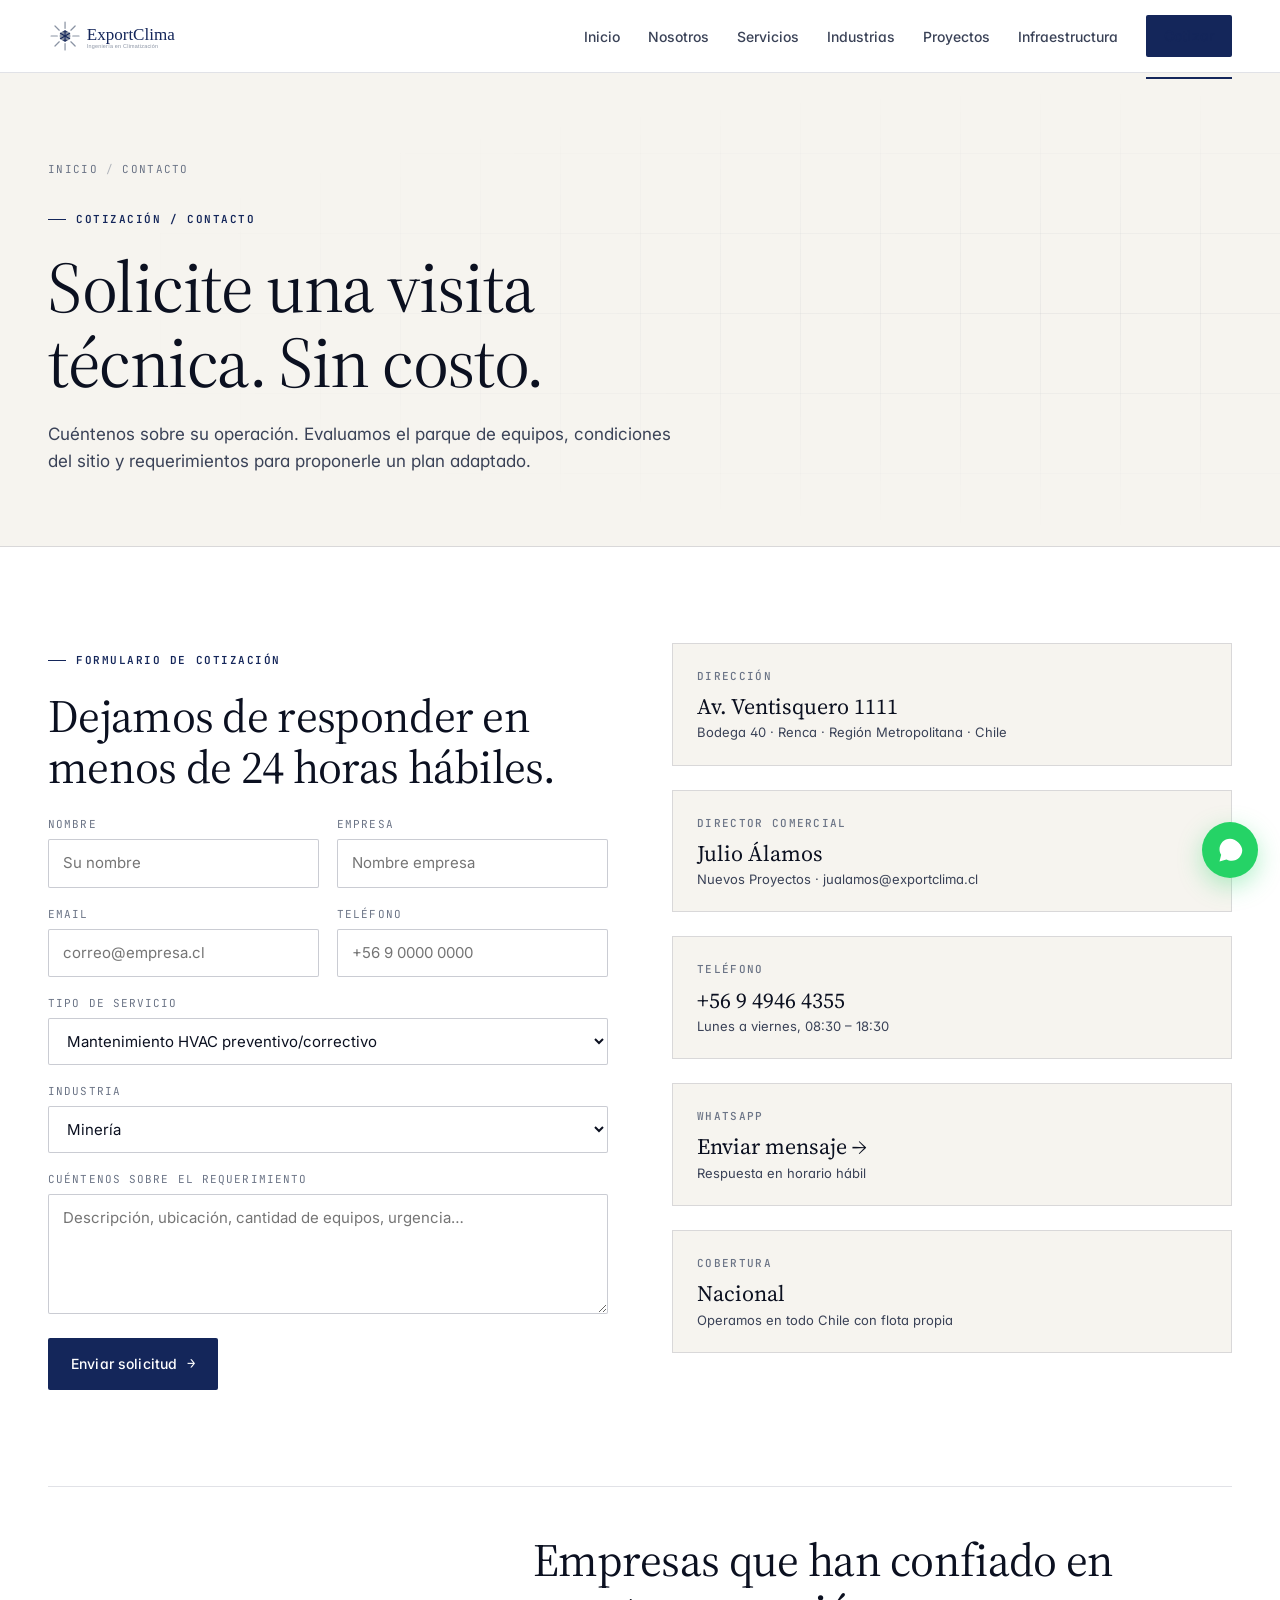
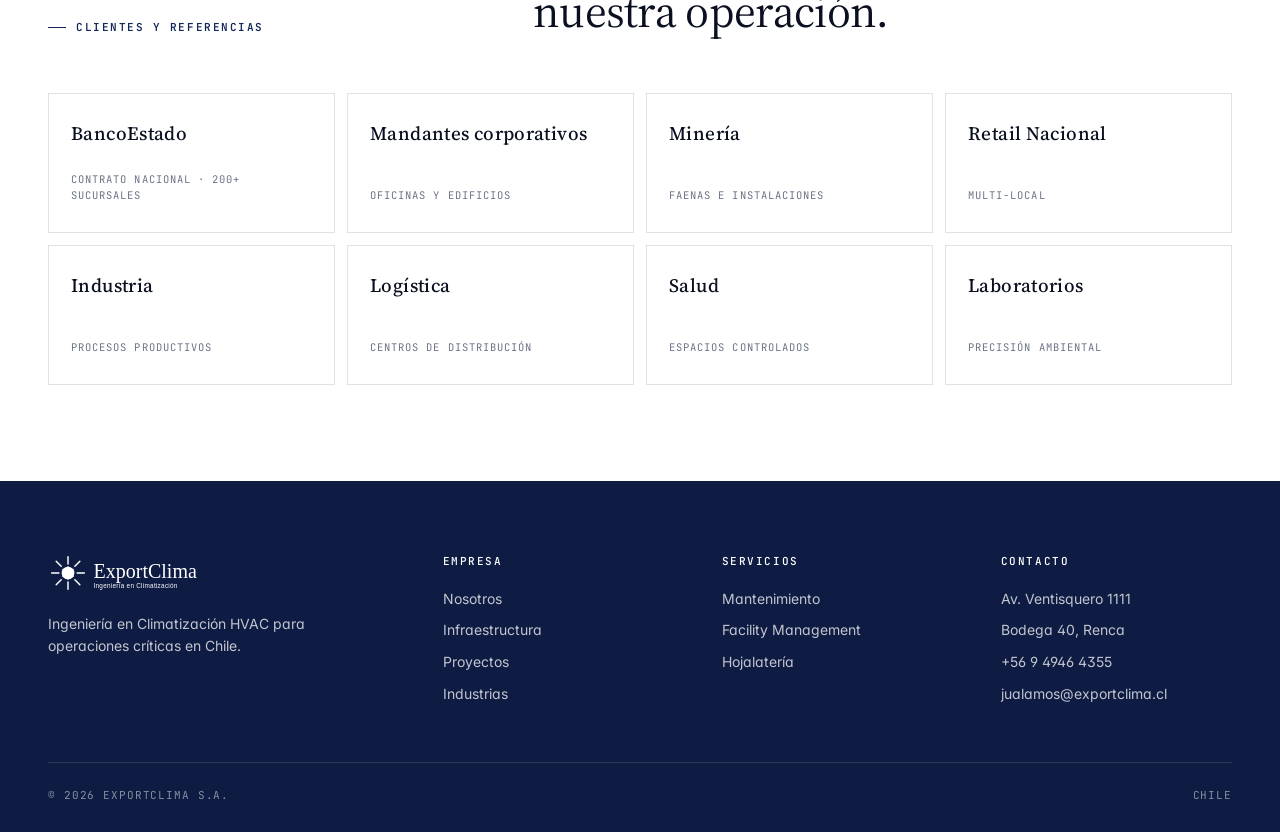
==== contacto.html @ 443ba130 "web inicial" ====
<!doctype html>
<html lang="es">
<head>
<meta charset="utf-8">
<meta name="viewport" content="width=device-width,initial-scale=1">
<title>Cotización y Contacto — ExportClima HVAC Chile</title>
<meta name="description" content="Solicite una cotización o visita técnica HVAC. ExportClima S.A. — Av. Ventisquero 1111, Renca. +56 9 4946 4355 · jualamos@exportclima.cl">
<meta name="keywords" content="cotización HVAC Chile, visita técnica climatización, contacto ExportClima, cotizar mantenimiento aire acondicionado industrial">
<link rel="canonical" href="https://exportclima.cl/contacto.html">
<meta property="og:title" content="Cotización y Contacto — ExportClima">
<meta property="og:image" content="https://exportclima.cl/assets/img/taller-exterior.jpg">
<link rel="icon" type="image/svg+xml" href="assets/logo.svg">
<link rel="preconnect" href="https://fonts.googleapis.com"><link rel="preconnect" href="https://fonts.gstatic.com" crossorigin>
<link href="https://fonts.googleapis.com/css2?family=Inter:wght@400;500;600;700&family=JetBrains+Mono:wght@400;500&family=Source+Serif+4:ital,opsz,wght@0,8..60,400;0,8..60,500;1,8..60,400&display=swap" rel="stylesheet">
<link rel="stylesheet" href="assets/css/style.css">
</head>
<body data-screen-label="06 Contacto">
<header class="site-header">
  <div class="container nav">
    <a href="index.html" class="brand"><img src="assets/logo.svg" alt="ExportClima"></a>
    <nav><ul class="nav-list">
      <li><a href="index.html">Inicio</a></li><li><a href="nosotros.html">Nosotros</a></li>
      <li><a href="servicios.html">Servicios</a></li><li><a href="industrias.html">Industrias</a></li>
      <li><a href="proyectos.html">Proyectos</a></li><li><a href="infraestructura.html">Infraestructura</a></li>
      <li><a href="contacto.html" class="nav-cta active">Cotizar</a></li>
    </ul></nav>
    <button class="nav-toggle"><svg viewBox="0 0 24 24" fill="none" stroke="currentColor" stroke-width="2"><path d="M3 6h18M3 12h18M3 18h18"/></svg></button>
  </div>
</header>

<section class="page-hero">
  <div class="container">
    <div class="crumbs"><a href="index.html">Inicio</a><span>/</span>Contacto</div>
    <span class="eyebrow"><span class="num">COTIZACIÓN / CONTACTO</span></span>
    <h1 style="margin-top:22px">Solicite una visita técnica. Sin costo.</h1>
    <p class="lede">Cuéntenos sobre su operación. Evaluamos el parque de equipos, condiciones del sitio y requerimientos para proponerle un plan adaptado.</p>
  </div>
</section>

<section>
  <div class="container">
    <div class="contact-grid">
      <div>
        <span class="eyebrow"><span class="num">FORMULARIO DE COTIZACIÓN</span></span>
        <h2 style="margin:22px 0 24px">Dejamos de responder en menos de 24 horas hábiles.</h2>
        <form class="quote" action="#" method="post">
          <div class="row">
            <label>Nombre<input type="text" name="nombre" required placeholder="Su nombre"></label>
            <label>Empresa<input type="text" name="empresa" placeholder="Nombre empresa"></label>
          </div>
          <div class="row">
            <label>Email<input type="email" name="email" required placeholder="correo@empresa.cl"></label>
            <label>Teléfono<input type="tel" name="telefono" placeholder="+56 9 0000 0000"></label>
          </div>
          <label>Tipo de servicio
            <select name="servicio">
              <option>Mantenimiento HVAC preventivo/correctivo</option>
              <option>Facility Management técnico</option>
              <option>Fabricación en taller de hojalatería</option>
              <option>Proyecto o instalación nueva</option>
              <option>Otro / Consulta general</option>
            </select>
          </label>
          <label>Industria
            <select name="industria">
              <option>Minería</option><option>Banca / Finanzas</option><option>Retail</option>
              <option>Oficinas corporativas</option><option>Industria / Logística</option>
              <option>Salud / Laboratorios</option><option>Otra</option>
            </select>
          </label>
          <label>Cuéntenos sobre el requerimiento
            <textarea name="mensaje" placeholder="Descripción, ubicación, cantidad de equipos, urgencia…"></textarea>
          </label>
          <button class="btn btn-primary" type="submit">Enviar solicitud</button>
        </form>
      </div>

      <aside class="contact-info">
        <div class="contact-card">
          <h4>Dirección</h4>
          <div class="val">Av. Ventisquero 1111<small>Bodega 40 · Renca · Región Metropolitana · Chile</small></div>
        </div>
        <div class="contact-card">
          <h4>Director Comercial</h4>
          <div class="val">Julio Álamos<small>Nuevos Proyectos · jualamos@exportclima.cl</small></div>
        </div>
        <div class="contact-card">
          <h4>Teléfono</h4>
          <div class="val"><a href="tel:+56949464355">+56 9 4946 4355</a><small>Lunes a viernes, 08:30 – 18:30</small></div>
        </div>
        <div class="contact-card">
          <h4>WhatsApp</h4>
          <div class="val"><a href="https://wa.me/56949464355" target="_blank" rel="noopener">Enviar mensaje →</a><small>Respuesta en horario hábil</small></div>
        </div>
        <div class="contact-card">
          <h4>Cobertura</h4>
          <div class="val">Nacional<small>Operamos en todo Chile con flota propia</small></div>
        </div>
      </aside>
    </div>
  </div>
</section>

<section style="padding-top:0">
  <div class="container">
    <div class="hr" style="margin-bottom:48px"></div>
    <div class="section-head">
      <span class="eyebrow"><span class="num">CLIENTES Y REFERENCIAS</span></span>
      <div><h2 class="reveal">Empresas que han confiado en nuestra operación.</h2></div>
    </div>
    <div class="cert-grid reveal">
      <div class="cert"><h4>BancoEstado</h4><span class="meta">Contrato nacional · 200+ sucursales</span></div>
      <div class="cert"><h4>Mandantes corporativos</h4><span class="meta">Oficinas y edificios</span></div>
      <div class="cert"><h4>Minería</h4><span class="meta">Faenas e instalaciones</span></div>
      <div class="cert"><h4>Retail Nacional</h4><span class="meta">Multi-local</span></div>
      <div class="cert"><h4>Industria</h4><span class="meta">Procesos productivos</span></div>
      <div class="cert"><h4>Logística</h4><span class="meta">Centros de distribución</span></div>
      <div class="cert"><h4>Salud</h4><span class="meta">Espacios controlados</span></div>
      <div class="cert"><h4>Laboratorios</h4><span class="meta">Precisión ambiental</span></div>
    </div>
  </div>
</section>

<footer class="site-footer">
  <div class="container">
    <div class="footer-grid">
      <div><a href="index.html" class="brand"><img src="assets/logo.svg" alt="ExportClima"></a><p style="margin-top:20px;max-width:34ch;font-size:14px;line-height:1.6">Ingeniería en Climatización HVAC para operaciones críticas en Chile.</p></div>
      <div><h4>Empresa</h4><ul><li><a href="nosotros.html">Nosotros</a></li><li><a href="infraestructura.html">Infraestructura</a></li><li><a href="proyectos.html">Proyectos</a></li><li><a href="industrias.html">Industrias</a></li></ul></div>
      <div><h4>Servicios</h4><ul><li><a href="servicios.html#mantenimiento">Mantenimiento</a></li><li><a href="servicios.html#facility">Facility Management</a></li><li><a href="servicios.html#taller">Hojalatería</a></li></ul></div>
      <div><h4>Contacto</h4><ul><li>Av. Ventisquero 1111</li><li>Bodega 40, Renca</li><li>+56 9 4946 4355</li><li>jualamos@exportclima.cl</li></ul></div>
    </div>
    <div class="footer-bottom"><span>© 2026 ExportClima S.A.</span><span>Chile</span></div>
  </div>
</footer>
<a class="wa-float" href="https://wa.me/56949464355" target="_blank" rel="noopener"><svg viewBox="0 0 32 32" fill="currentColor"><path d="M16 3C9.4 3 4 8.4 4 15c0 2.3.7 4.5 1.9 6.4L4 29l7.9-2.1c1.8 1 3.9 1.5 6.1 1.5 6.6 0 12-5.4 12-12S22.6 3 16 3z"/></svg></a>
<script src="assets/js/main.js"></script>
</body>
</html>
---- assets/css/style.css ----
/* ===== Exportclima — Design tokens ===== */
:root{
  --navy:#14265a;
  --navy-2:#0e1b42;
  --navy-3:#1c3272;
  --ink:#0b1020;
  --steel-900:#1f2533;
  --steel-700:#3a4257;
  --steel-500:#6b7486;
  --steel-300:#c7cdd9;
  --steel-200:#dde1eb;
  --steel-100:#eef0f5;
  --bone:#f6f4ef;
  --paper:#ffffff;
  --accent:#b8c1d1;      /* frio acero */
  --rule:rgba(15,23,58,.12);
  --rule-strong:rgba(15,23,58,.22);
  --shadow-sm:0 1px 2px rgba(10,16,40,.06), 0 2px 8px rgba(10,16,40,.04);
  --shadow-md:0 8px 28px rgba(10,16,40,.10), 0 2px 6px rgba(10,16,40,.05);
  --container:1240px;
  --space-1:4px; --space-2:8px; --space-3:12px; --space-4:16px;
  --space-5:24px; --space-6:32px; --space-7:48px; --space-8:64px;
  --space-9:96px; --space-10:128px;
  --font-sans:"Inter",-apple-system,BlinkMacSystemFont,"Segoe UI",Arial,sans-serif;
  --font-mono:"JetBrains Mono","IBM Plex Mono",ui-monospace,Menlo,Consolas,monospace;
  --font-serif:"Source Serif 4",Georgia,"Times New Roman",serif;
}

/* Reset */
*,*::before,*::after{box-sizing:border-box}
html{scroll-behavior:smooth;-webkit-text-size-adjust:100%}
body{margin:0;font-family:var(--font-sans);font-weight:400;color:var(--ink);background:var(--paper);line-height:1.55;font-feature-settings:"ss01","cv11";-webkit-font-smoothing:antialiased;text-rendering:optimizeLegibility}
img,svg,video{display:block;max-width:100%;height:auto}
a{color:inherit;text-decoration:none}
button{font:inherit;cursor:pointer;border:0;background:none;color:inherit}
h1,h2,h3,h4,p,ul,ol,figure{margin:0;padding:0}
ul,ol{list-style:none}
::selection{background:var(--navy);color:#fff}

/* Container */
.container{width:100%;max-width:var(--container);margin:0 auto;padding:0 28px}
@media(max-width:640px){.container{padding:0 20px}}

/* Typography */
.eyebrow{font-family:var(--font-mono);font-size:11px;font-weight:500;letter-spacing:.14em;text-transform:uppercase;color:var(--steel-500);display:inline-flex;align-items:center;gap:10px}
.eyebrow .num{color:var(--navy);font-weight:600}
.eyebrow::before{content:"";display:inline-block;width:18px;height:1px;background:var(--navy)}

h1,.h1{font-family:var(--font-serif);font-weight:400;font-size:clamp(40px,5.6vw,72px);line-height:1.04;letter-spacing:-.02em;color:var(--ink)}
h2,.h2{font-family:var(--font-serif);font-weight:400;font-size:clamp(30px,3.6vw,48px);line-height:1.1;letter-spacing:-.015em;color:var(--ink)}
h3,.h3{font-family:var(--font-sans);font-weight:600;font-size:clamp(18px,1.4vw,22px);line-height:1.3;letter-spacing:-.005em}
h4{font-family:var(--font-sans);font-weight:600;font-size:15px;letter-spacing:.02em}
.lede{font-size:clamp(17px,1.3vw,19px);line-height:1.55;color:var(--steel-700);max-width:62ch}
.mono{font-family:var(--font-mono);font-feature-settings:"ss01"}
.muted{color:var(--steel-500)}

/* Header / Nav */
.site-header{position:sticky;top:0;z-index:50;background:rgba(255,255,255,.88);backdrop-filter:saturate(180%) blur(12px);-webkit-backdrop-filter:saturate(180%) blur(12px);border-bottom:1px solid var(--rule)}
.nav{display:flex;align-items:center;justify-content:space-between;height:72px}
.brand{display:flex;align-items:center;gap:10px}
.brand img{height:34px;width:auto}
.nav-list{display:flex;align-items:center;gap:28px}
.nav-list a{font-size:14px;font-weight:500;color:var(--steel-700);transition:color .15s ease;position:relative}
.nav-list a:hover,.nav-list a.active{color:var(--navy)}
.nav-list a.active::after{content:"";position:absolute;left:0;right:0;bottom:-22px;height:2px;background:var(--navy)}
.nav-cta{background:var(--navy);color:#fff;padding:10px 18px;border-radius:2px;font-size:13px;font-weight:500;letter-spacing:.01em;transition:background .15s ease;display:inline-flex;align-items:center;gap:8px}
.nav-cta:hover{background:var(--navy-2);color:#fff}
.nav-cta::after{content:"→";font-family:var(--font-mono)}
.nav-toggle{display:none;width:40px;height:40px;align-items:center;justify-content:center;color:var(--navy)}
.nav-toggle svg{width:22px;height:22px}
@media(max-width:900px){
  .nav-list{position:fixed;inset:72px 0 auto 0;background:#fff;flex-direction:column;align-items:stretch;gap:0;padding:16px 0;border-bottom:1px solid var(--rule);transform:translateY(-8px);opacity:0;pointer-events:none;transition:all .2s ease;box-shadow:var(--shadow-md)}
  .nav-list.open{transform:translateY(0);opacity:1;pointer-events:auto}
  .nav-list a{padding:14px 28px;border-bottom:1px solid var(--rule)}
  .nav-list a.active::after{display:none}
  .nav-list a.active{background:var(--steel-100)}
  .nav-list .nav-cta{margin:16px 28px 8px}
  .nav-toggle{display:inline-flex}
}

/* Hero */
.hero{position:relative;padding:88px 0 96px;background:var(--bone);overflow:hidden}
.hero::before{content:"";position:absolute;inset:0;background-image:linear-gradient(var(--rule) 1px,transparent 1px),linear-gradient(90deg,var(--rule) 1px,transparent 1px);background-size:80px 80px;opacity:.4;mask-image:radial-gradient(ellipse at 75% 30%,black,transparent 70%);-webkit-mask-image:radial-gradient(ellipse at 75% 30%,black,transparent 70%)}
.hero .container{position:relative}
.hero-grid{display:grid;grid-template-columns:1.15fr 1fr;gap:60px;align-items:center}
.hero h1{margin-top:22px;margin-bottom:28px}
.hero h1 em{font-style:italic;color:var(--navy)}
.hero-meta{display:grid;grid-template-columns:repeat(3,1fr);gap:28px;margin-top:48px;padding-top:28px;border-top:1px solid var(--rule)}
.hero-meta .stat .num{font-family:var(--font-serif);font-size:38px;line-height:1;color:var(--navy);font-weight:500}
.hero-meta .stat .lbl{font-family:var(--font-mono);font-size:11px;letter-spacing:.1em;text-transform:uppercase;color:var(--steel-500);margin-top:8px;display:block;max-width:16ch}
.hero-visual{position:relative;aspect-ratio:4/5;border-radius:2px;overflow:hidden;background:var(--navy)}
.hero-visual img{width:100%;height:100%;object-fit:cover;display:block}
.hero-visual::after{content:"";position:absolute;inset:0;background:linear-gradient(180deg,transparent 55%,rgba(14,27,66,.45));pointer-events:none}
.hero-caption{position:absolute;left:24px;bottom:24px;right:24px;color:#fff;font-family:var(--font-mono);font-size:11px;letter-spacing:.08em;text-transform:uppercase;display:flex;justify-content:space-between;gap:12px}
.hero-caption span:last-child{opacity:.7}
.hero-cta{display:flex;gap:14px;flex-wrap:wrap;margin-top:8px}
@media(max-width:900px){.hero{padding:56px 0 72px}.hero-grid{grid-template-columns:1fr;gap:40px}.hero-meta{grid-template-columns:1fr 1fr;gap:20px}}

/* Buttons */
.btn{display:inline-flex;align-items:center;gap:10px;padding:14px 22px;font-size:14px;font-weight:500;letter-spacing:.01em;border-radius:2px;transition:all .15s ease;border:1px solid transparent}
.btn-primary{background:var(--navy);color:#fff}
.btn-primary:hover{background:var(--navy-2)}
.btn-primary::after{content:"→";font-family:var(--font-mono);transition:transform .2s ease}
.btn-primary:hover::after{transform:translateX(3px)}
.btn-ghost{background:transparent;color:var(--navy);border-color:var(--rule-strong)}
.btn-ghost:hover{background:#fff;border-color:var(--navy)}

/* Section shell */
section{padding:96px 0}
@media(max-width:900px){section{padding:64px 0}}
.section-head{display:grid;grid-template-columns:1fr 1.6fr;gap:48px;margin-bottom:56px;align-items:end}
.section-head h2{text-wrap:pretty}
@media(max-width:900px){.section-head{grid-template-columns:1fr;gap:20px;margin-bottom:40px}}

/* Strip: logos / trust */
.strip{background:var(--paper);border-top:1px solid var(--rule);border-bottom:1px solid var(--rule);padding:28px 0}
.strip-inner{display:flex;align-items:center;justify-content:space-between;gap:32px;flex-wrap:wrap}
.strip-label{font-family:var(--font-mono);font-size:11px;letter-spacing:.14em;text-transform:uppercase;color:var(--steel-500)}
.strip-logos{display:flex;gap:48px;flex-wrap:wrap;align-items:center;font-family:var(--font-serif);font-size:18px;color:var(--steel-700);font-weight:500;letter-spacing:-.01em}
.strip-logos span{opacity:.75}

/* Services grid */
.services{background:var(--bone)}
.svc-grid{display:grid;grid-template-columns:repeat(3,1fr);gap:1px;background:var(--rule);border:1px solid var(--rule)}
.svc{background:var(--paper);padding:40px 32px 36px;position:relative;display:flex;flex-direction:column;min-height:360px;transition:background .2s ease}
.svc:hover{background:#fbfaf7}
.svc .num{font-family:var(--font-mono);font-size:11px;color:var(--steel-500);letter-spacing:.1em}
.svc h3{margin:28px 0 12px;font-family:var(--font-serif);font-weight:400;font-size:24px;line-height:1.2}
.svc p{color:var(--steel-700);font-size:14.5px;line-height:1.6}
.svc-more{margin-top:auto;padding-top:28px;font-family:var(--font-mono);font-size:11px;letter-spacing:.1em;text-transform:uppercase;color:var(--navy);display:inline-flex;align-items:center;gap:8px}
.svc-more::after{content:"→";transition:transform .2s ease}
.svc:hover .svc-more::after{transform:translateX(3px)}
@media(max-width:900px){.svc-grid{grid-template-columns:1fr}}

/* Value / pillars */
.pillars{display:grid;grid-template-columns:repeat(4,1fr);gap:1px;background:var(--rule);border-top:1px solid var(--rule);border-bottom:1px solid var(--rule)}
.pillar{background:var(--paper);padding:36px 28px}
.pillar .num{font-family:var(--font-mono);font-size:11px;color:var(--navy);letter-spacing:.14em}
.pillar h3{margin:18px 0 10px;font-size:17px;font-weight:600}
.pillar p{color:var(--steel-700);font-size:14px;line-height:1.55}
@media(max-width:900px){.pillars{grid-template-columns:1fr 1fr}}
@media(max-width:540px){.pillars{grid-template-columns:1fr}}

/* Methodology */
.method{background:var(--navy);color:#fff}
.method .eyebrow{color:rgba(255,255,255,.7)}
.method .eyebrow::before{background:rgba(255,255,255,.6)}
.method h2{color:#fff}
.method .lede{color:rgba(255,255,255,.78)}
.steps{display:grid;grid-template-columns:repeat(5,1fr);gap:1px;background:rgba(255,255,255,.15);border-top:1px solid rgba(255,255,255,.2);margin-top:64px}
.step{background:var(--navy);padding:36px 24px 40px;position:relative}
.step .num{font-family:var(--font-mono);font-size:11px;color:rgba(255,255,255,.5);letter-spacing:.14em}
.step h4{margin:24px 0 10px;font-size:16px;font-weight:600;color:#fff}
.step p{color:rgba(255,255,255,.7);font-size:13.5px;line-height:1.55}
.step::before{content:"";position:absolute;top:0;left:0;width:32px;height:1px;background:var(--steel-300)}
@media(max-width:1000px){.steps{grid-template-columns:repeat(2,1fr)}}
@media(max-width:540px){.steps{grid-template-columns:1fr}}

/* Case study */
.case{background:var(--paper)}
.case-card{display:grid;grid-template-columns:1.1fr 1fr;gap:0;border:1px solid var(--rule);background:var(--bone);overflow:hidden}
.case-media{position:relative;min-height:480px;background:var(--navy)}
.case-media img{position:absolute;inset:0;width:100%;height:100%;object-fit:cover}
.case-tag{position:absolute;top:20px;left:20px;font-family:var(--font-mono);font-size:11px;letter-spacing:.14em;text-transform:uppercase;color:#fff;padding:6px 10px;border:1px solid rgba(255,255,255,.5)}
.case-body{padding:56px 48px;display:flex;flex-direction:column;justify-content:center}
.case-body h3{font-family:var(--font-serif);font-size:32px;font-weight:400;line-height:1.15;margin:20px 0 16px}
.case-stats{display:grid;grid-template-columns:repeat(3,1fr);gap:20px;margin-top:32px;padding-top:24px;border-top:1px solid var(--rule)}
.case-stats .num{font-family:var(--font-serif);font-size:30px;color:var(--navy);font-weight:500;line-height:1}
.case-stats .lbl{font-family:var(--font-mono);font-size:10.5px;letter-spacing:.1em;text-transform:uppercase;color:var(--steel-500);margin-top:6px;display:block}
@media(max-width:900px){.case-card{grid-template-columns:1fr}.case-media{min-height:300px}.case-body{padding:40px 28px}}

/* Industries */
.industries{background:var(--bone)}
.ind-grid{display:grid;grid-template-columns:repeat(4,1fr);gap:1px;background:var(--rule);border:1px solid var(--rule)}
.ind{background:var(--paper);padding:40px 28px;display:flex;flex-direction:column;gap:18px;min-height:220px}
.ind .icon{width:40px;height:40px;display:grid;place-items:center;color:var(--navy);border:1px solid var(--rule-strong)}
.ind h3{font-size:17px;font-weight:600}
.ind p{color:var(--steel-700);font-size:13.5px;line-height:1.55}
@media(max-width:900px){.ind-grid{grid-template-columns:1fr 1fr}}
@media(max-width:540px){.ind-grid{grid-template-columns:1fr}}

/* Photo grid (Infraestructura) */
.photo-grid{display:grid;grid-template-columns:repeat(12,1fr);grid-auto-rows:120px;gap:12px}
.photo-grid figure{position:relative;overflow:hidden;background:var(--navy)}
.photo-grid img{width:100%;height:100%;object-fit:cover;transition:transform .6s ease}
.photo-grid figure:hover img{transform:scale(1.03)}
.photo-grid figcaption{position:absolute;left:12px;bottom:12px;right:12px;color:#fff;font-family:var(--font-mono);font-size:10.5px;letter-spacing:.1em;text-transform:uppercase;display:flex;justify-content:space-between;gap:12px}
.photo-grid figcaption::before{content:"";position:absolute;inset:auto 0 -12px 0;top:-40px;background:linear-gradient(180deg,transparent,rgba(10,16,40,.7));pointer-events:none;z-index:-1}
.p-a{grid-column:span 7;grid-row:span 3}
.p-b{grid-column:span 5;grid-row:span 2}
.p-c{grid-column:span 5;grid-row:span 2}
.p-d{grid-column:span 4;grid-row:span 2}
.p-e{grid-column:span 4;grid-row:span 2}
.p-f{grid-column:span 4;grid-row:span 2}
@media(max-width:900px){.photo-grid{grid-template-columns:repeat(2,1fr);grid-auto-rows:180px}.p-a,.p-b,.p-c,.p-d,.p-e,.p-f{grid-column:span 2;grid-row:span 1}}

/* CTA band */
.cta-band{background:var(--ink);color:#fff;position:relative;overflow:hidden}
.cta-band::before{content:"";position:absolute;inset:0;background-image:linear-gradient(rgba(255,255,255,.05) 1px,transparent 1px),linear-gradient(90deg,rgba(255,255,255,.05) 1px,transparent 1px);background-size:60px 60px;mask-image:radial-gradient(ellipse at 80% 20%,black,transparent 60%);-webkit-mask-image:radial-gradient(ellipse at 80% 20%,black,transparent 60%)}
.cta-band .container{position:relative;display:grid;grid-template-columns:1.4fr 1fr;gap:48px;align-items:end}
.cta-band h2{color:#fff;font-size:clamp(32px,3.4vw,48px)}
.cta-band .lede{color:rgba(255,255,255,.7)}
.cta-band .btn-primary{background:#fff;color:var(--navy)}
.cta-band .btn-primary:hover{background:var(--bone)}
.cta-band .btn-ghost{color:#fff;border-color:rgba(255,255,255,.3)}
.cta-band .btn-ghost:hover{border-color:#fff;background:rgba(255,255,255,.06)}
.cta-aside{font-family:var(--font-mono);font-size:12px;color:rgba(255,255,255,.6);line-height:1.8}
.cta-aside .val{color:#fff;display:block}
@media(max-width:900px){.cta-band .container{grid-template-columns:1fr}}

/* Footer */
.site-footer{background:var(--navy-2);color:rgba(255,255,255,.75);padding:72px 0 28px;font-size:14px}
.footer-grid{display:grid;grid-template-columns:1.5fr 1fr 1fr 1fr;gap:48px;margin-bottom:48px}
.footer-grid h4{color:#fff;font-family:var(--font-mono);font-size:11px;letter-spacing:.14em;text-transform:uppercase;margin-bottom:18px;font-weight:500}
.footer-grid ul li{margin-bottom:10px}
.footer-grid a:hover{color:#fff}
.footer-grid .brand img{filter:brightness(0) invert(1);height:40px}
.footer-bottom{border-top:1px solid rgba(255,255,255,.12);padding-top:24px;display:flex;justify-content:space-between;gap:20px;flex-wrap:wrap;font-family:var(--font-mono);font-size:11px;letter-spacing:.08em;text-transform:uppercase;color:rgba(255,255,255,.5)}
@media(max-width:900px){.footer-grid{grid-template-columns:1fr 1fr;gap:32px}}
@media(max-width:540px){.footer-grid{grid-template-columns:1fr}}

/* Page hero (sub pages) */
.page-hero{background:var(--bone);padding:88px 0 72px;border-bottom:1px solid var(--rule);position:relative;overflow:hidden}
.page-hero::before{content:"";position:absolute;inset:0;background-image:linear-gradient(var(--rule) 1px,transparent 1px),linear-gradient(90deg,var(--rule) 1px,transparent 1px);background-size:80px 80px;opacity:.4;mask-image:radial-gradient(ellipse at 85% 50%,black,transparent 70%);-webkit-mask-image:radial-gradient(ellipse at 85% 50%,black,transparent 70%)}
.page-hero .container{position:relative}
.crumbs{font-family:var(--font-mono);font-size:11px;letter-spacing:.12em;text-transform:uppercase;color:var(--steel-500);margin-bottom:24px}
.crumbs a:hover{color:var(--navy)}
.crumbs span{margin:0 8px;opacity:.5}
.page-hero h1{max-width:20ch;margin-bottom:22px}
.page-hero .lede{max-width:58ch}

/* Two-col / prose */
.twocol{display:grid;grid-template-columns:1fr 1.4fr;gap:72px;align-items:start}
.twocol.reverse{grid-template-columns:1.4fr 1fr}
@media(max-width:900px){.twocol,.twocol.reverse{grid-template-columns:1fr;gap:36px}}
.prose p{color:var(--steel-700);font-size:16px;line-height:1.7;margin-bottom:18px}
.prose p.big{font-family:var(--font-serif);font-size:22px;line-height:1.45;color:var(--ink);font-weight:400}
.prose h3{margin:40px 0 14px}
.prose ul{margin:12px 0 18px}
.prose ul li{padding-left:22px;position:relative;color:var(--steel-700);font-size:15.5px;line-height:1.7;margin-bottom:8px}
.prose ul li::before{content:"";position:absolute;left:0;top:12px;width:10px;height:1px;background:var(--navy)}

/* Spec panel */
.spec{border:1px solid var(--rule);background:var(--bone);padding:32px 28px}
.spec h4{font-family:var(--font-mono);font-size:11px;letter-spacing:.14em;text-transform:uppercase;color:var(--steel-500);margin-bottom:18px;font-weight:500}
.spec dl{display:grid;grid-template-columns:1fr;gap:14px}
.spec dt{font-family:var(--font-mono);font-size:11px;letter-spacing:.1em;text-transform:uppercase;color:var(--steel-500)}
.spec dd{font-size:15px;color:var(--ink);margin:2px 0 0}

/* Service detail rows */
.svc-row{display:grid;grid-template-columns:auto 1fr auto;gap:48px;padding:36px 0;border-top:1px solid var(--rule);align-items:start}
.svc-row:last-child{border-bottom:1px solid var(--rule)}
.svc-row .num{font-family:var(--font-mono);font-size:12px;color:var(--steel-500);letter-spacing:.12em;padding-top:4px}
.svc-row h3{font-family:var(--font-serif);font-size:clamp(22px,2vw,30px);font-weight:400;line-height:1.2;margin-bottom:12px}
.svc-row p{color:var(--steel-700);font-size:15.5px;line-height:1.65;max-width:62ch}
.svc-row .tags{display:flex;gap:8px;flex-wrap:wrap;max-width:260px;justify-content:flex-end}
.tag{font-family:var(--font-mono);font-size:10.5px;letter-spacing:.08em;text-transform:uppercase;padding:5px 10px;border:1px solid var(--rule-strong);color:var(--steel-700);border-radius:2px;white-space:nowrap}
@media(max-width:900px){.svc-row{grid-template-columns:1fr;gap:18px}.svc-row .tags{justify-content:flex-start}}

/* Contact */
.contact-grid{display:grid;grid-template-columns:1fr 1fr;gap:64px;align-items:start}
@media(max-width:900px){.contact-grid{grid-template-columns:1fr;gap:40px}}
.contact-info{display:grid;gap:24px}
.contact-card{padding:24px;border:1px solid var(--rule);background:var(--bone)}
.contact-card h4{font-family:var(--font-mono);font-size:11px;letter-spacing:.12em;text-transform:uppercase;color:var(--steel-500);margin-bottom:8px;font-weight:500}
.contact-card .val{font-family:var(--font-serif);font-size:22px;color:var(--ink);line-height:1.25;font-weight:400}
.contact-card .val small{display:block;font-family:var(--font-sans);font-size:13px;color:var(--steel-700);margin-top:4px;font-weight:400}
form.quote{display:grid;gap:18px}
form.quote label{display:flex;flex-direction:column;gap:6px;font-family:var(--font-mono);font-size:11px;letter-spacing:.1em;text-transform:uppercase;color:var(--steel-500)}
form.quote .row{display:grid;grid-template-columns:1fr 1fr;gap:18px}
@media(max-width:640px){form.quote .row{grid-template-columns:1fr}}
form.quote input,form.quote select,form.quote textarea{font:15px/1.5 var(--font-sans);color:var(--ink);padding:12px 14px;border:1px solid var(--rule-strong);background:#fff;border-radius:2px;transition:border-color .15s ease}
form.quote input:focus,form.quote select:focus,form.quote textarea:focus{outline:none;border-color:var(--navy)}
form.quote textarea{min-height:120px;resize:vertical}
form.quote button{margin-top:6px;justify-self:start}

/* Clients & certs */
.cert-grid{display:grid;grid-template-columns:repeat(4,1fr);gap:12px}
@media(max-width:900px){.cert-grid{grid-template-columns:1fr 1fr}}
.cert{border:1px solid var(--rule);padding:28px 22px;background:var(--paper);min-height:140px;display:flex;flex-direction:column;justify-content:space-between}
.cert h4{font-family:var(--font-serif);font-size:19px;font-weight:500;line-height:1.2;color:var(--ink)}
.cert .meta{font-family:var(--font-mono);font-size:10.5px;letter-spacing:.1em;text-transform:uppercase;color:var(--steel-500)}

/* WhatsApp float */
.wa-float{position:fixed;right:22px;bottom:22px;z-index:40;background:#25D366;color:#fff;width:56px;height:56px;border-radius:50%;display:grid;place-items:center;box-shadow:0 8px 24px rgba(37,211,102,.35);transition:transform .2s ease}
.wa-float:hover{transform:translateY(-2px)}
.wa-float svg{width:28px;height:28px}

/* Scroll reveal */
.reveal{opacity:0;transform:translateY(14px);transition:opacity .7s ease,transform .7s ease}
.reveal.in{opacity:1;transform:none}

/* Utilities */
.hr{border:none;border-top:1px solid var(--rule);margin:0}
.divider{height:1px;background:var(--rule);margin:48px 0}
.text-mono{font-family:var(--font-mono)}
.dot{display:inline-block;width:6px;height:6px;border-radius:50%;background:var(--navy);margin:0 10px;vertical-align:middle}
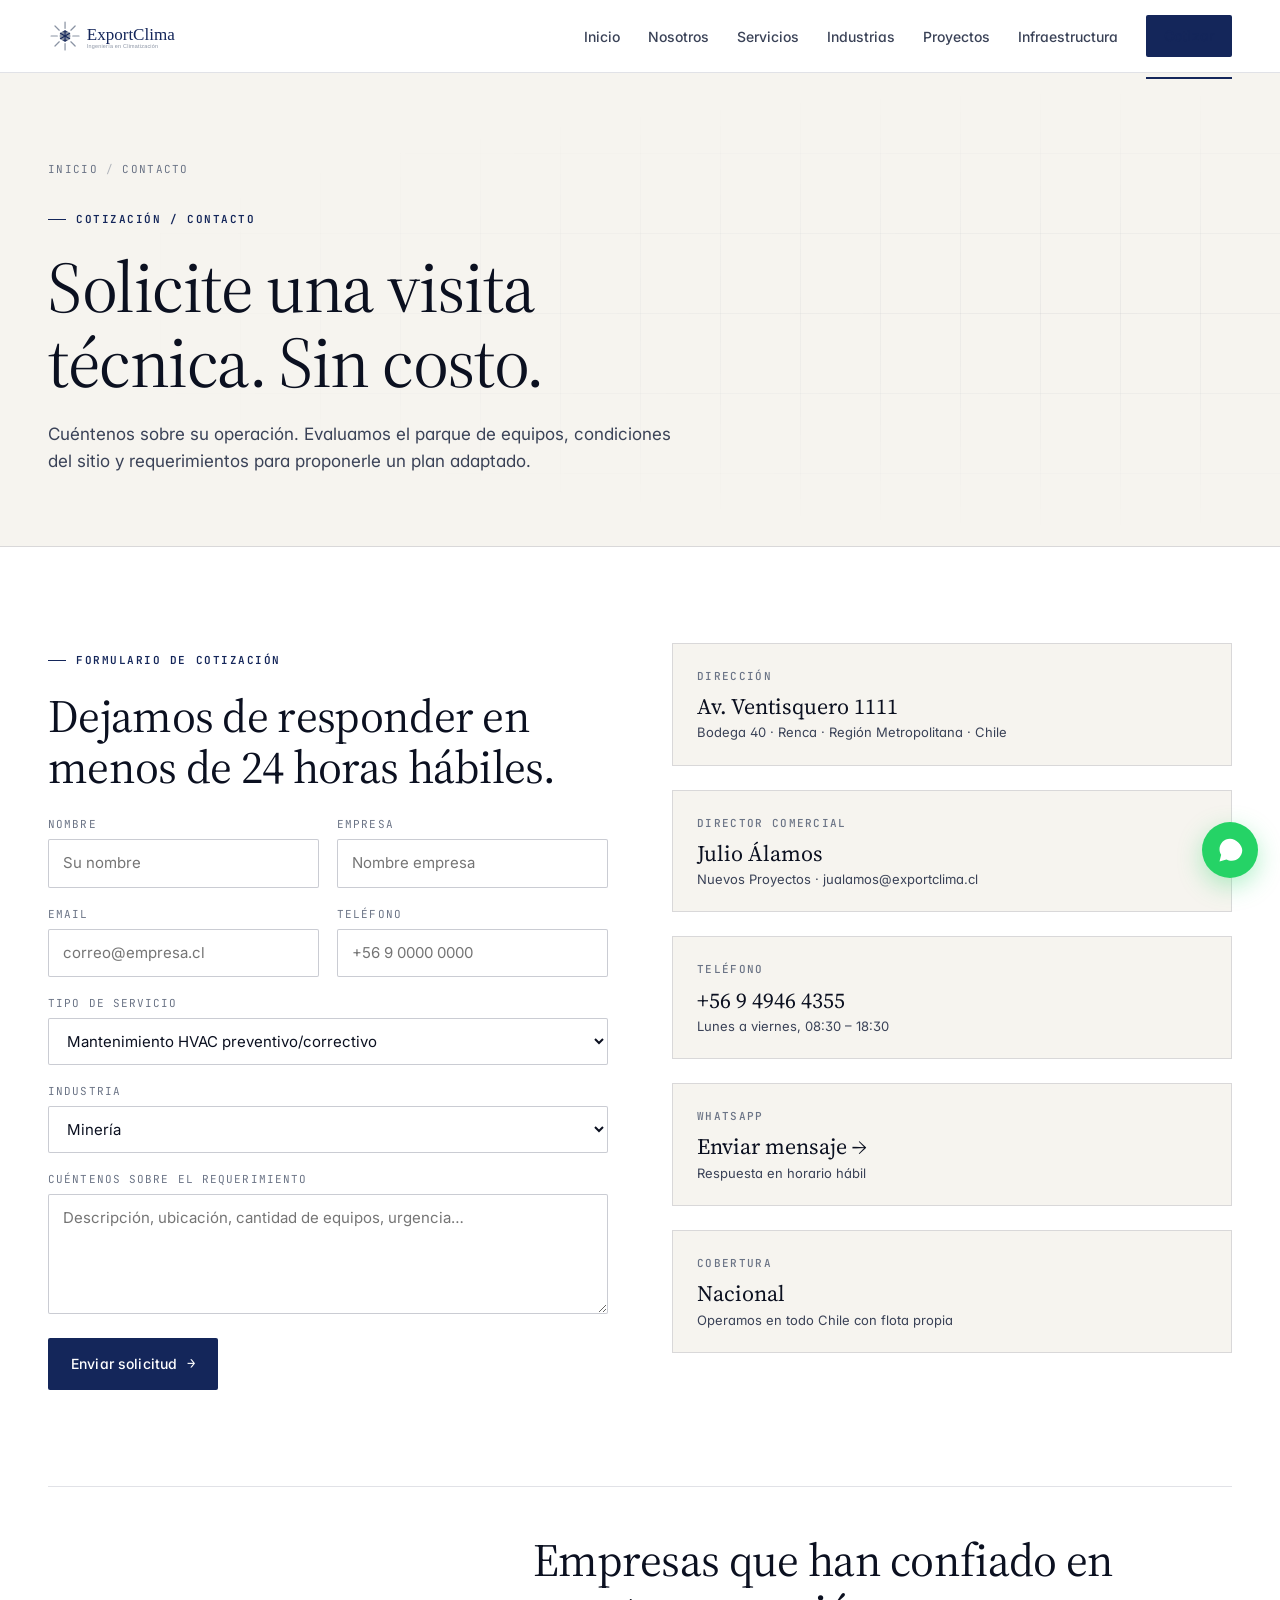
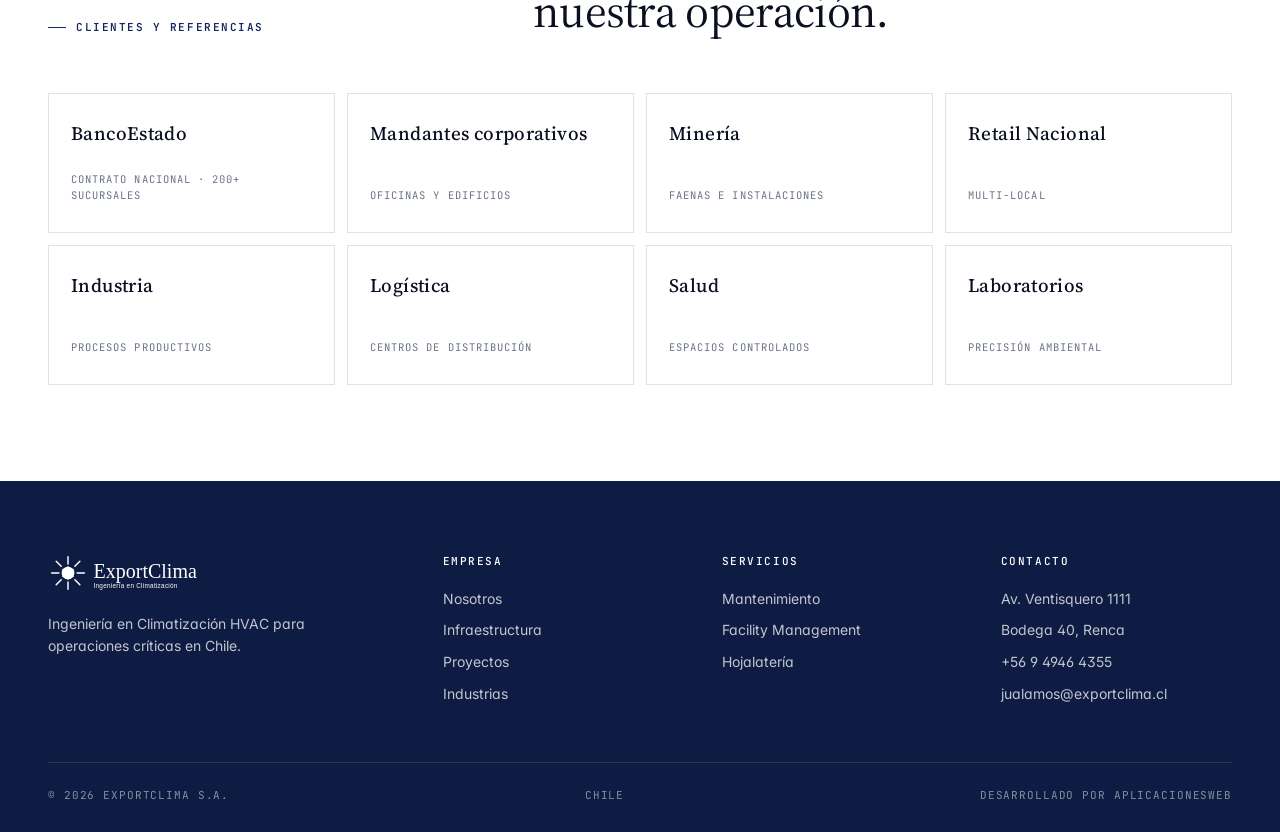
==== commit 9e143b54: "feat: formulario de contacto funcional, crédito AplicacionesWeb en footer - form-handler.php: envía " ====
--- a/contacto.html
+++ b/contacto.html
@@ -43,7 +43,8 @@
       <div>
         <span class="eyebrow"><span class="num">FORMULARIO DE COTIZACIÓN</span></span>
         <h2 style="margin:22px 0 24px">Dejamos de responder en menos de 24 horas hábiles.</h2>
-        <form class="quote" action="#" method="post">
+        <div id="form-msg" style="display:none;padding:14px 18px;border-radius:2px;font-size:14px;margin-bottom:20px"></div>
+        <form class="quote" action="form-handler.php" method="post">
           <div class="row">
             <label>Nombre<input type="text" name="nombre" required placeholder="Su nombre"></label>
             <label>Empresa<input type="text" name="empresa" placeholder="Nombre empresa"></label>
@@ -129,7 +130,7 @@
       <div><h4>Servicios</h4><ul><li><a href="servicios.html#mantenimiento">Mantenimiento</a></li><li><a href="servicios.html#facility">Facility Management</a></li><li><a href="servicios.html#taller">Hojalatería</a></li></ul></div>
       <div><h4>Contacto</h4><ul><li>Av. Ventisquero 1111</li><li>Bodega 40, Renca</li><li>+56 9 4946 4355</li><li>jualamos@exportclima.cl</li></ul></div>
     </div>
-    <div class="footer-bottom"><span>© 2026 ExportClima S.A.</span><span>Chile</span></div>
+    <div class="footer-bottom"><span>© 2026 ExportClima S.A.</span><span>Chile</span><span>Desarrollado por <a href="https://www.aplicacionesweb.cl" target="_blank" rel="noopener">AplicacionesWeb</a></span></div>
   </div>
 </footer>
 <a class="wa-float" href="https://wa.me/56949464355" target="_blank" rel="noopener"><svg viewBox="0 0 32 32" fill="currentColor"><path d="M16 3C9.4 3 4 8.4 4 15c0 2.3.7 4.5 1.9 6.4L4 29l7.9-2.1c1.8 1 3.9 1.5 6.1 1.5 6.6 0 12-5.4 12-12S22.6 3 16 3z"/></svg></a>
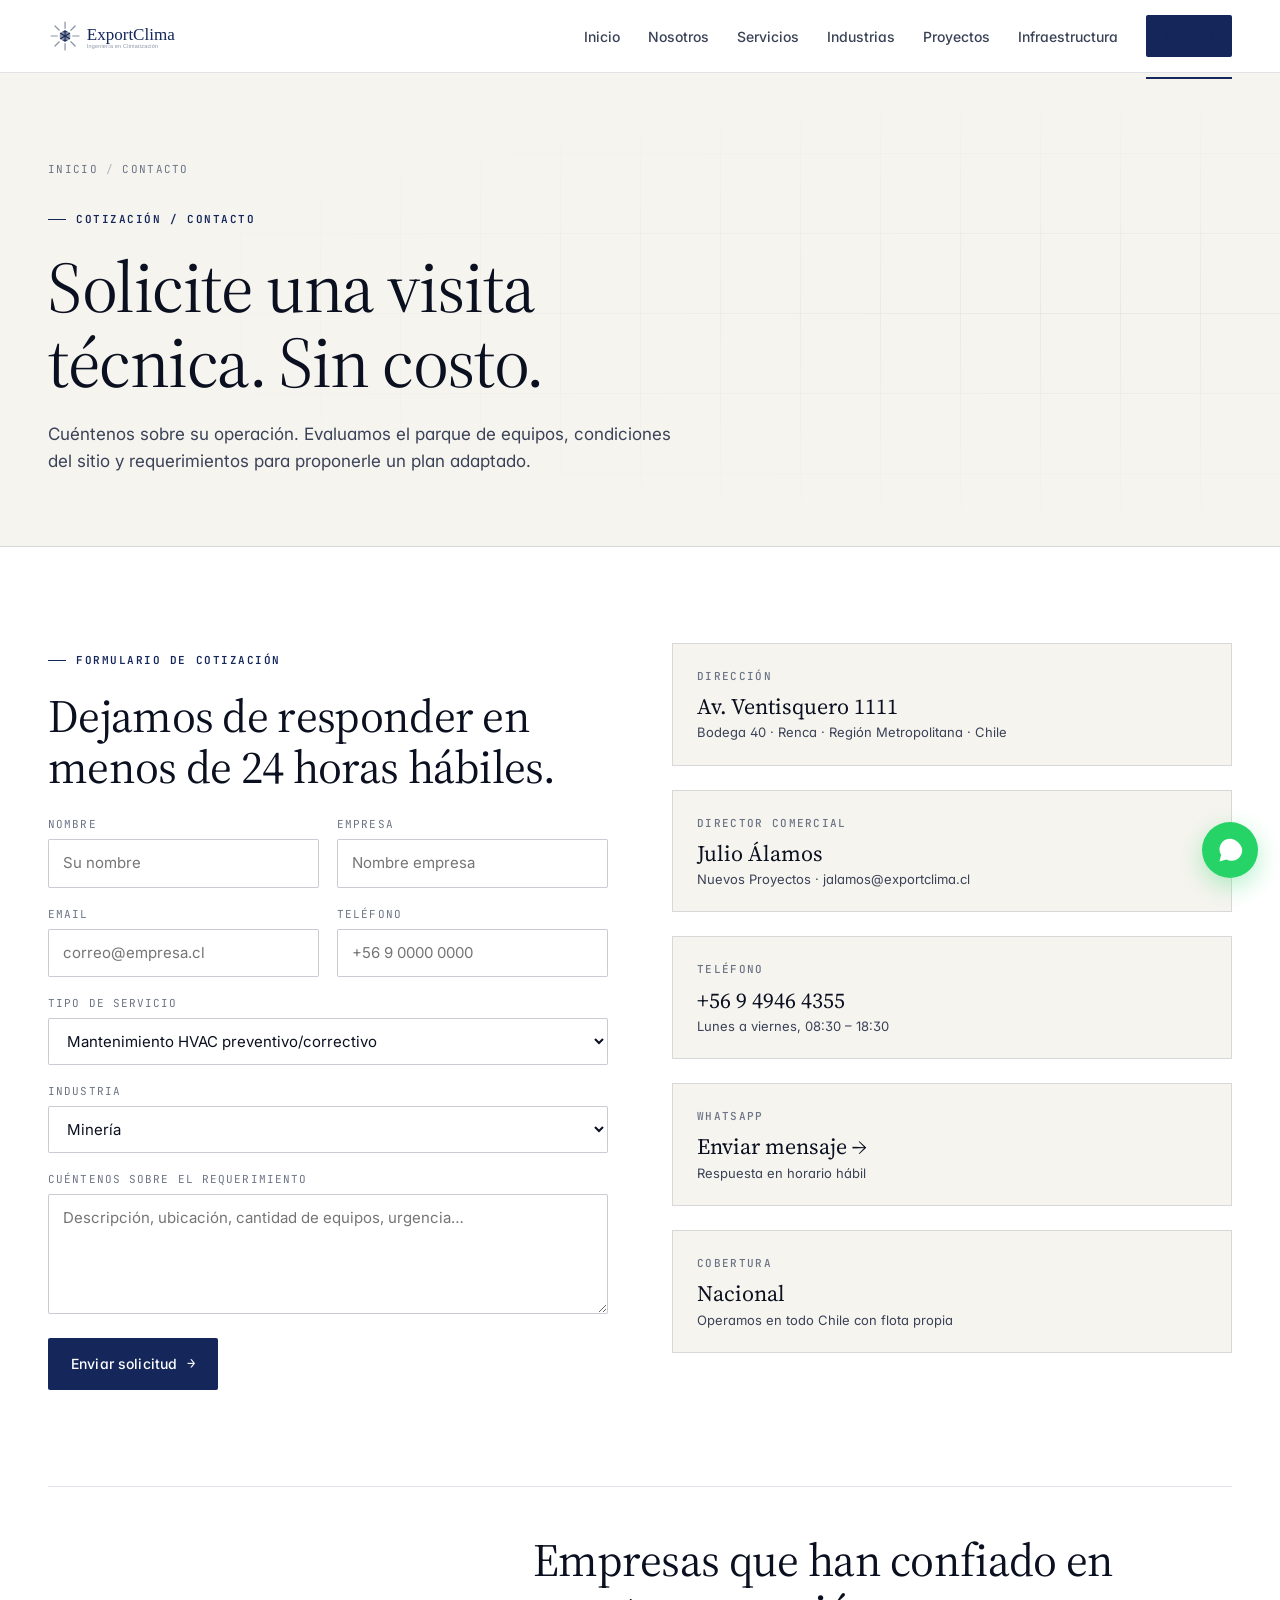
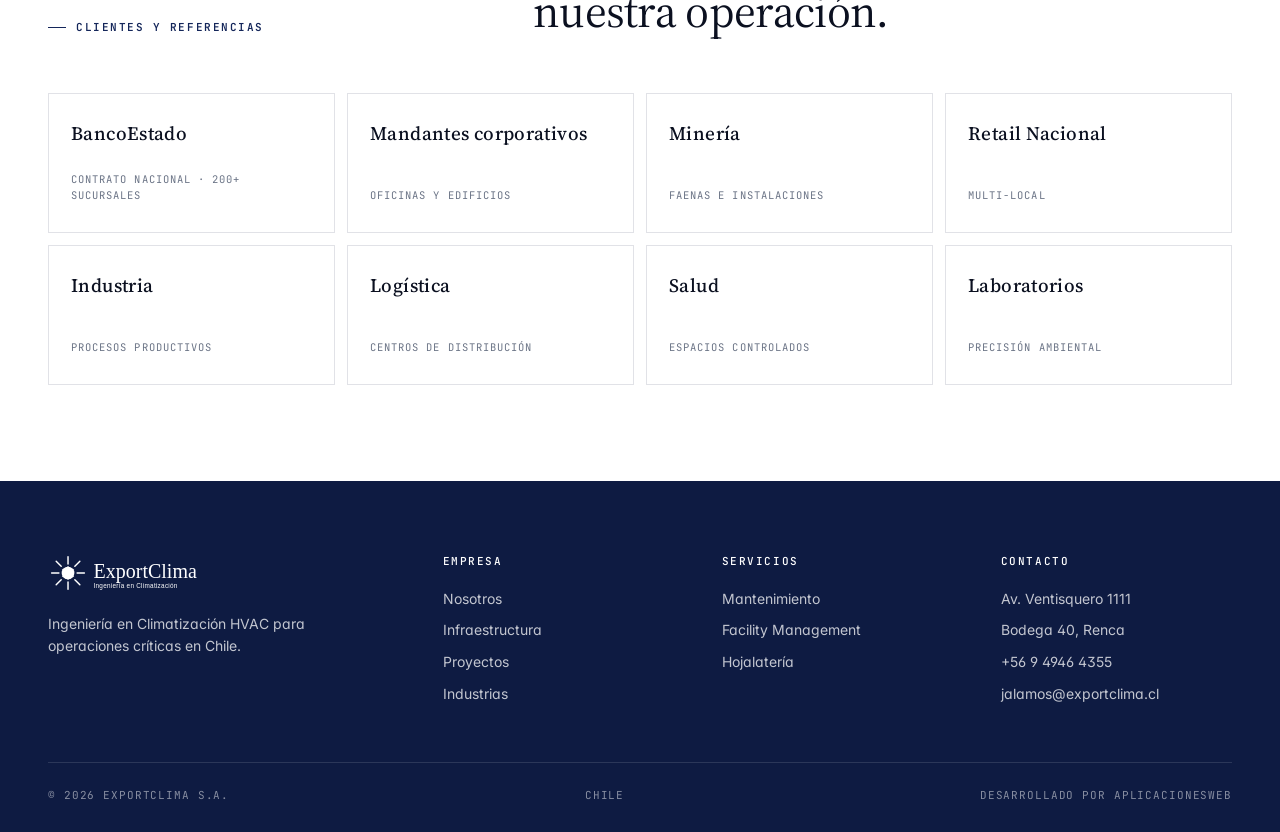
==== commit fc8a85fd: "fix: corregir email jalamos@exportclima.cl en todas las páginas" ====
--- a/contacto.html
+++ b/contacto.html
@@ -4,7 +4,7 @@
 <meta charset="utf-8">
 <meta name="viewport" content="width=device-width,initial-scale=1">
 <title>Cotización y Contacto — ExportClima HVAC Chile</title>
-<meta name="description" content="Solicite una cotización o visita técnica HVAC. ExportClima S.A. — Av. Ventisquero 1111, Renca. +56 9 4946 4355 · jualamos@exportclima.cl">
+<meta name="description" content="Solicite una cotización o visita técnica HVAC. ExportClima S.A. — Av. Ventisquero 1111, Renca. +56 9 4946 4355 · jalamos@exportclima.cl">
 <meta name="keywords" content="cotización HVAC Chile, visita técnica climatización, contacto ExportClima, cotizar mantenimiento aire acondicionado industrial">
 <link rel="canonical" href="https://exportclima.cl/contacto.html">
 <meta property="og:title" content="Cotización y Contacto — ExportClima">
@@ -83,7 +83,7 @@
         </div>
         <div class="contact-card">
           <h4>Director Comercial</h4>
-          <div class="val">Julio Álamos<small>Nuevos Proyectos · jualamos@exportclima.cl</small></div>
+          <div class="val">Julio Álamos<small>Nuevos Proyectos · jalamos@exportclima.cl</small></div>
         </div>
         <div class="contact-card">
           <h4>Teléfono</h4>
@@ -128,7 +128,7 @@
       <div><a href="index.html" class="brand"><img src="assets/logo.svg" alt="ExportClima"></a><p style="margin-top:20px;max-width:34ch;font-size:14px;line-height:1.6">Ingeniería en Climatización HVAC para operaciones críticas en Chile.</p></div>
       <div><h4>Empresa</h4><ul><li><a href="nosotros.html">Nosotros</a></li><li><a href="infraestructura.html">Infraestructura</a></li><li><a href="proyectos.html">Proyectos</a></li><li><a href="industrias.html">Industrias</a></li></ul></div>
       <div><h4>Servicios</h4><ul><li><a href="servicios.html#mantenimiento">Mantenimiento</a></li><li><a href="servicios.html#facility">Facility Management</a></li><li><a href="servicios.html#taller">Hojalatería</a></li></ul></div>
-      <div><h4>Contacto</h4><ul><li>Av. Ventisquero 1111</li><li>Bodega 40, Renca</li><li>+56 9 4946 4355</li><li>jualamos@exportclima.cl</li></ul></div>
+      <div><h4>Contacto</h4><ul><li>Av. Ventisquero 1111</li><li>Bodega 40, Renca</li><li>+56 9 4946 4355</li><li>jalamos@exportclima.cl</li></ul></div>
     </div>
     <div class="footer-bottom"><span>© 2026 ExportClima S.A.</span><span>Chile</span><span>Desarrollado por <a href="https://www.aplicacionesweb.cl" target="_blank" rel="noopener">AplicacionesWeb</a></span></div>
   </div>
